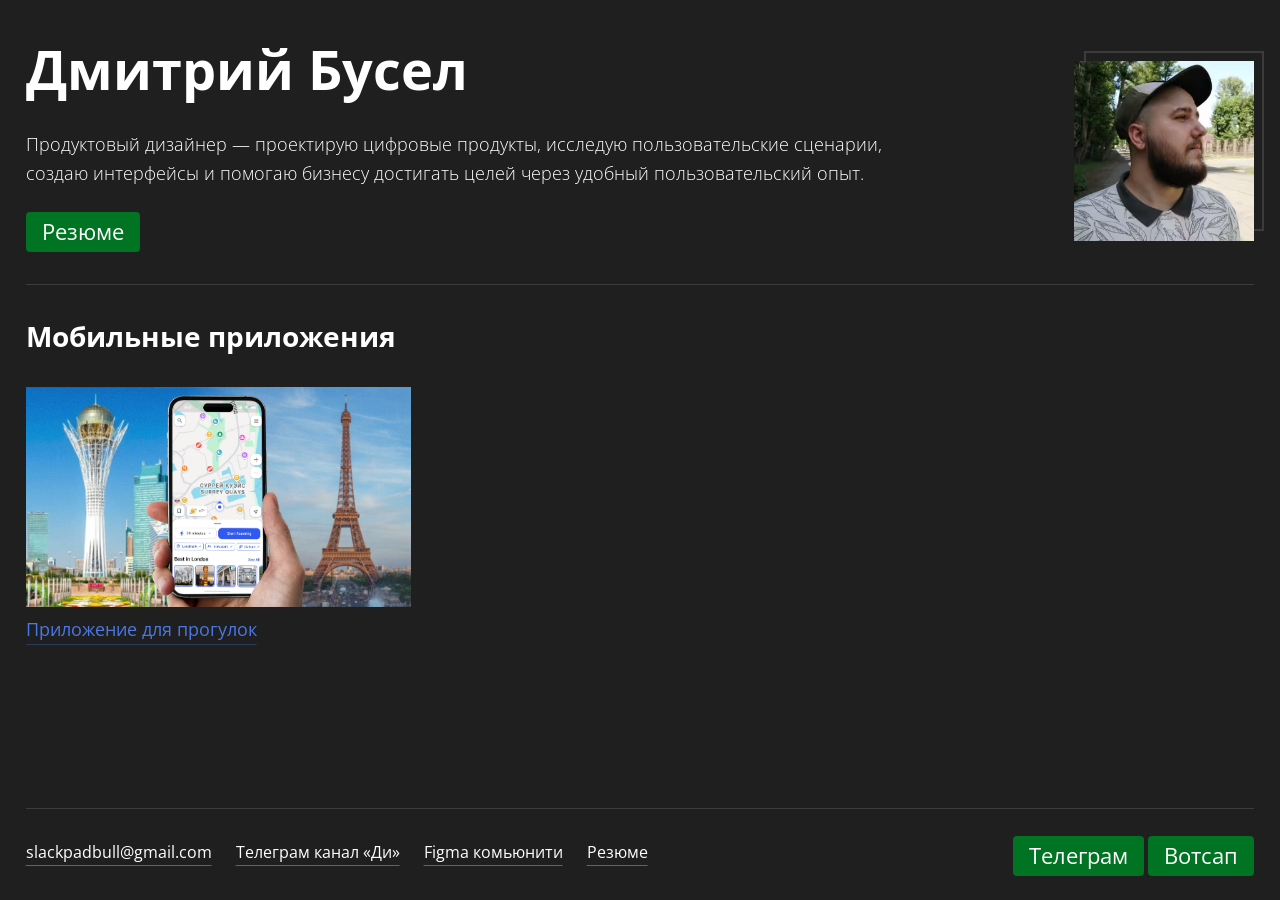
==== index.html @ 781b3945 "update" ====
<!DOCTYPE html>
<html lang="ru">

<head>
  <meta charset="UTF-8">
  <meta name="viewport" content="width=device-width, initial-scale=1.0">

  <title>Дмитрий Бусел, продуктовый дизайнер</title>
  <link rel="icon" href="./assets/images/favicon.ico" type="image/x-icon" />
  <meta name="description"
    content="Портфолио продуктового дизайнера Дмитрия Бусела. Дизайн цифровых продуктов, исследование пользовательских сценариев, создание интерфейсов и&nbsp;помощь бизнесу в&nbsp;достижении целей через удобный пользовательский опыт." />

  <meta name="geo.region" content="KZ-PAV" />
  <meta name="geo.placename" content="Pavlodar" />
  <meta name="geo.position" content="52.2875;76.9674" />
  <meta name="ICBM" content="52.2875, 76.9674" />

  <meta name="robots" content="index, follow">

  <meta property="og:title" content="Продуктовый дизайнер" />
  <meta property="og:description"
    content="Дизайн цифровых продуктов, исследование пользовательских сценариев, создание интерфейсов и&nbsp;помощь бизнесу в&nbsp;достижении целей через удобный пользовательский опыт." />
  <meta property="og:image" content="https://dima.busel.kz/assets/img/preview.jpg" />

  <meta property="og:type" content="website">
  <meta property="og:url" content="https://dima.busel.kz/">
  <link rel="canonical" href="https://dima.busel.kz/">
  <meta property="og:site_name" content="Дмитрий Бусел — портфолио">

  <link rel="preconnect" href="https://fonts.googleapis.com">
  <link rel="preconnect" href="https://fonts.gstatic.com" crossorigin>
  <link href="https://fonts.googleapis.com/css2?family=Open+Sans:ital,wght@0,300..800;1,300..800&display=swap"
    rel="stylesheet">

  <link rel="stylesheet" href="./assets/css/style.css">
</head>

<body>


  <main>

    <div class="hero">

      <div class="about">

        <div class="avatar avatar-mobile">
          <div class="decor"></div>
          <img src="./assets/images/avatar.avif" alt="Фото: Дмитрий Бусел" />
        </div>

        <h1>Дмитрий Бусел</h1>

        <p>Продуктовый дизайнер&nbsp;&mdash; проектирую цифровые продукты, исследую пользовательские сценарии, создаю
          интерфейсы и&nbsp;помогаю бизнесу достигать целей через удобный пользовательский опыт.</p>

        <a href="https://docs.google.com/document/d/1TFCqY5TrbKjgYmMGzJi4ApslbBW3cc6D/edit?usp=sharing&ouid=107057437017257442245&rtpof=true&sd=true"
          target="_blank" class="btn">Резюме</a>
      </div>

      <div class="avatar avatar-desctop">
        <div class="decor"></div>
        <img src="./assets/images/avatar.avif" alt="Фото: Дмитрий Бусел" />
      </div>

    </div>


    <div class="portfolio">
      <section class="portfolio-container">
        <h2>Мобильные приложения</h2>
        <div class="portfolio-cards">

          <a class="card" href="./NoThinkTravel/index.html">
            <div class="card-image">
              <img src="./NoThinkTravel/images/main.avif" alt="">
            </div>

            <p class="card-title">
              Приложение для прогулок
            </p>
          </a>

        </div>

      </section>
    </div>
  </main>

  <footer>
    <a href="mailto:slackpadbull@gmail.com">slackpadbull@gmail.com</a>
    <a href="tg://resolve?domain=didi_designer" target="_blank">Телеграм канал «Ди»</a>
    <a href="https://www.figma.com/@didi_designer" target="_blank">Figma комьюнити</a>
    <a href="https://docs.google.com/document/d/1TFCqY5TrbKjgYmMGzJi4ApslbBW3cc6D/edit?usp=sharing&ouid=107057437017257442245&rtpof=true&sd=true"
      target="_blank">Резюме</a>
    <div class="empty"></div>
  </footer>

  <div class="contact">
    <a href="tg://resolve?domain=Busel_Dmitry" class="btn">Телеграм</a>
    <a href="https://wa.me/77007794467" target="_blank" class="btn">Вотсап</a>
  </div>
</body>

</html>
---- assets/css/style.css ----
:root {
    --bg: #1f1f1f;
    --text: #ffffff;
    --link: #4a77e6;
    --accent: #007423;
    --border: #3c3c3c;
    --radius: 4px;
}
* {
    box-sizing: border-box;
    margin: 0;
}
body {
    font-family: 'Open Sans', Arial, sans-serif;
    background: var(--bg);
    color: var(--text);
    min-height: 100vh;
    display: flex;
    flex-direction: column;
    justify-content:center;
}
main,
footer,
header,
.contact {
    width: 96%;
    margin: 0 auto;
    max-width: 1540px;
}

.contact {
    position:fixed;
    bottom: 24px;
    display: flex;
    justify-content: flex-end;
    gap: 4px;
    left: 0; 
    right: 0;
    margin: 0 auto;
    pointer-events: none;
}

h1 {
    font-size: 54px;
    font-weight: 700;
}
@media (max-width: 800px) {
    h1 {
        font-size: 34px;
    }
}
h2 {
    font-size: 28px;
    font-weight: 700;
}
p {
    font-size: 18px;
    max-width: 840px;
    line-height: 1.6;
    font-weight: 300;
}
a {
    color: var(--link);
    text-decoration: underline;
    text-underline-offset: 40%;
    text-decoration-thickness: 1px;
    text-decoration-color: color-mix(in srgb, var(--link) 30%, transparent);
    transition: 0.2s;
    font-weight: 400;
}
a:hover {
    color: var(--accent);
    text-decoration-color: color-mix(in srgb, var(--accent) 30%, transparent);
}
.btn {
    width: fit-content;
    align-items: center;
    justify-content: center;
    gap: 4px;
    padding: 4px 16px 6px;
    border-radius: var(--radius);
    text-decoration: none;
    color: var(--text);
    font-size: 22px;
    letter-spacing: 3%;
    background-color: var(--accent);
    transition: 0.2s;
    pointer-events:fill;
}
.btn:hover {
    background-color: color-mix(in srgb, var(--accent) 80%, transparent);
    color: var(--text);
}

.avatar {
    margin-top: 24px;
    position: relative;
}

.decor {
    color: var(--border);
    position: absolute;
    z-index: 1;
    border: 2px solid var(--border);
    top: -10px;
    left: 10px;
    width: 180px;
    height: 180px;
}

.avatar img {
    position: relative;
    width: 180px;
    height: 180px;
    background-color: var(--white);
    overflow: hidden; /* обрезаем лишнее */
    z-index: 2;
}

.avatar-mobile {
    display: none;
}

@media (max-width: 800px) {
    .avatar-desctop {
        display: none;
    }
    .avatar-mobile {
        display:block;
    }
}

/* =========================
LOYAUT
============================ */

main {
    display: flex;
    flex-direction: column;
    gap: 32px;
    padding: 32px 0;
    flex: 1;
}

.hero {
    display: flex;
    align-items: center;
    gap: 64px;
    padding-bottom: 32px;
    border-bottom: 1px solid var(--border);
}

.about {
    display: flex;
    flex-direction: column;
    gap: 24px;
    flex-grow: 1;
}

.about p {
    max-width: 900px;
}

.portfolio,
.portfolio-container {
    display: flex;
    flex-direction: column;
    gap: 32px;
}
.portfolio-cards {
    display: flex;
    flex-wrap: wrap;
    gap: 24px 16px;
}

.card {
    display: inline-flex;
    flex-direction: column;
    gap: 8px;
    min-width: 220px;
    cursor: pointer;
}
.card-image {
    height: 220px;
}
.card-image img {
    height: 100%;
    width: auto;
    display: block;
}
.card-title {
    height: 54px;
    width: 0;
    min-width: 100%;
    overflow: hidden;
    font-weight: 400;
}

footer {
    padding: 32px 300px 32px 0;
    display: flex;
    flex-wrap: wrap;
    gap: 16px 24px;
    border-top: 1px solid var(--border);
}
footer a,
.me {
    white-space: nowrap;
    color: #fff;
    text-decoration-color: color-mix(in srgb, var(--text) 30%, transparent);
}
footer .empty {
    height: 27px;
    width: 79px;
}

header {
    display: flex;
    gap: 12px;
    padding: 16px 0;
    border-bottom: 1px solid var(--border);
}

.me {
    display: inline-flex;
    align-items: center;
    text-decoration: none;
    gap: 16px;
}
.me img {
    border-radius: 100%;
}

.project-loyaut {
    display: flex;
    flex-direction: column;
    gap: 16px;
}

.project-loyaut h1 {
    margin-bottom: 12px;
}
.project-loyaut h2 {
    margin-top: 32px;
    margin-bottom: 6px;
}
.project-loyaut img {
    width: 100%;
}

.project-photo {
    display: flex;
    flex-direction: column;
    gap: 8px;
    max-width: 720px;
    margin-bottom: 16px;
}

.project-photo p {
    font-size: 16px;
}

.fill {
    max-width: none;
}

.store {
    display: flex;
    gap: 8px;
}

.store-button {
    width: 135px;
}
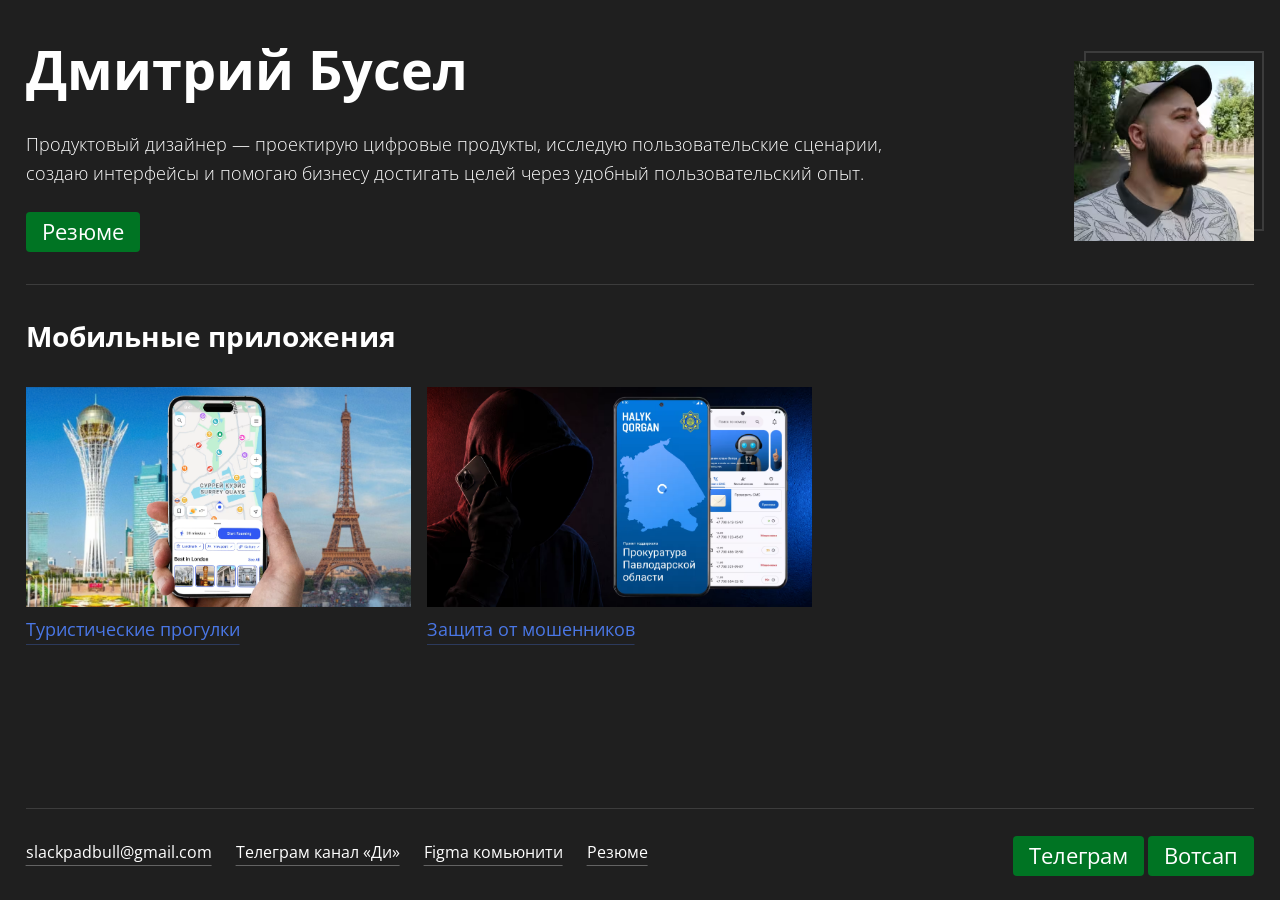
==== commit b325e87c: "update" ====
--- a/index.html
+++ b/index.html
@@ -69,19 +69,31 @@
     <div class="portfolio">
       <section class="portfolio-container">
         <h2>Мобильные приложения</h2>
+
         <div class="portfolio-cards">
 
-          <a class="card" href="./NoThinkTravel/index.html">
+          <a class="card" href="./NoThinkTravel/">
             <div class="card-image">
               <img src="./NoThinkTravel/images/main.avif" alt="">
             </div>
 
             <p class="card-title">
-              Приложение для прогулок
+              Туристические прогулки
+            </p>
+          </a>
+
+          <a class="card" href="./HalykQorgan/">
+            <div class="card-image">
+              <img src="./HalykQorgan/images/main.avif" alt="">
+            </div>
+  
+            <p class="card-title">
+              Защита от&nbsp;мошенников
             </p>
           </a>
 
         </div>
+
 
       </section>
     </div>
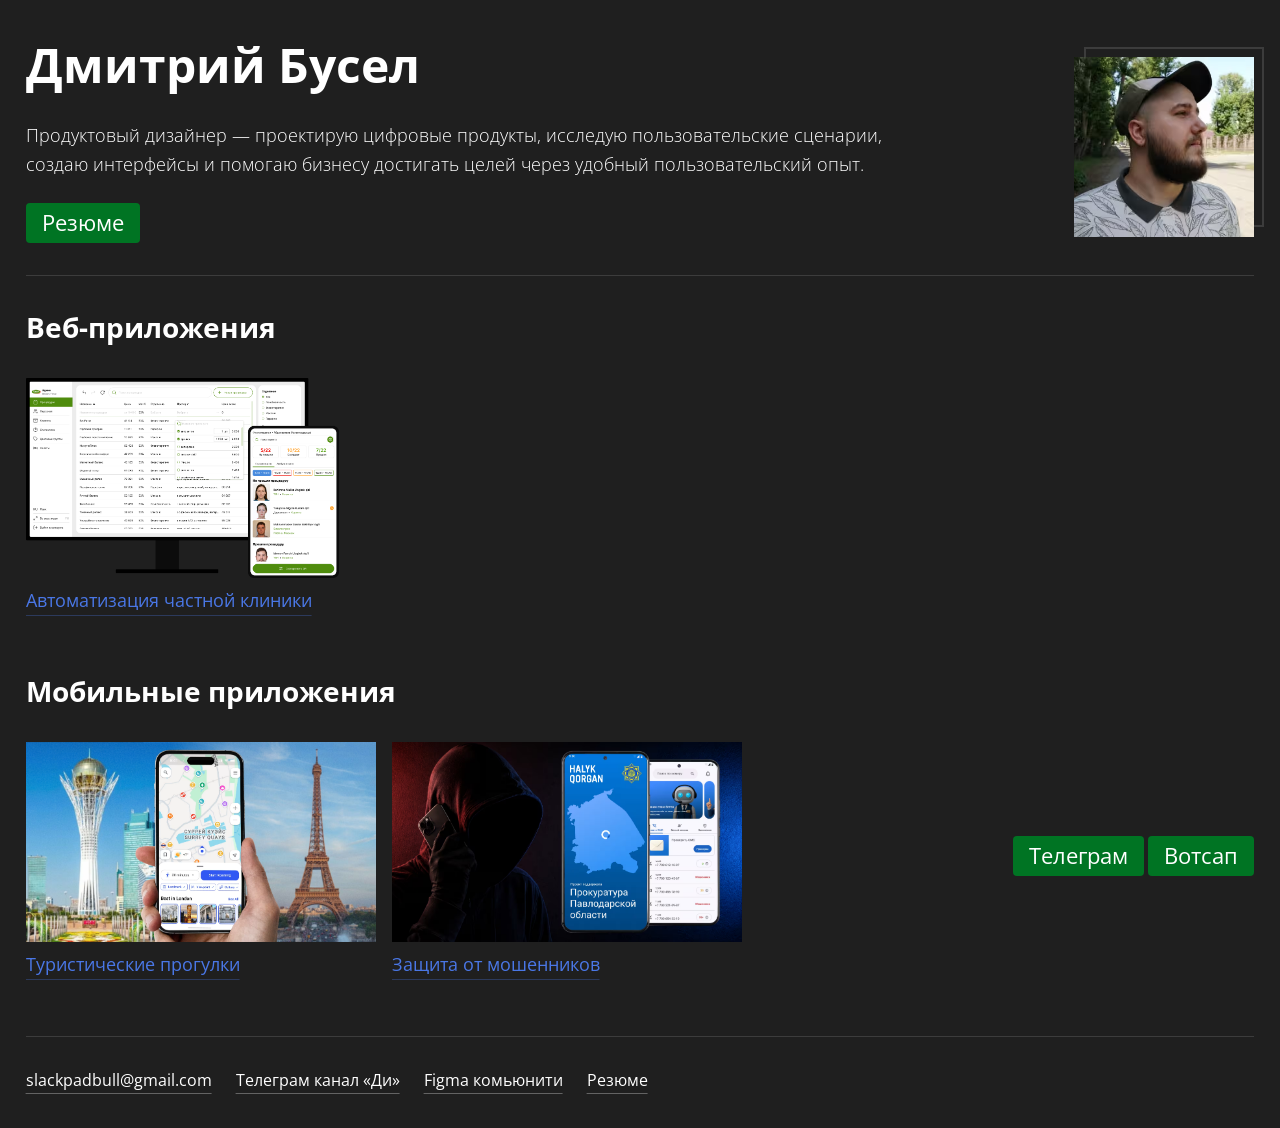
==== commit e0f044ed: "Orzu" ====
--- a/index.html
+++ b/index.html
@@ -68,6 +68,22 @@
 
     <div class="portfolio">
       <section class="portfolio-container">
+        <h2>Веб-приложения</h2>
+
+        <div class="portfolio-cards">
+
+          <a class="card" href="./OrzuMedical/">
+            <div class="card-image">
+              <img src="./OrzuMedical/images/main.png" alt="">
+            </div>
+  
+            <p class="card-title">
+              Автоматизация частной клиники
+            </p>
+          </a>
+
+        </div>
+      <section class="portfolio-container">
         <h2>Мобильные приложения</h2>
 
         <div class="portfolio-cards">
--- a/assets/css/style.css
+++ b/assets/css/style.css
@@ -25,7 +25,7 @@
 .contact {
     width: 96%;
     margin: 0 auto;
-    max-width: 1540px;
+    max-width: 1400px;
 }
 
 .contact {
@@ -41,7 +41,7 @@
 }
 
 h1 {
-    font-size: 54px;
+    font-size: 48px;
     font-weight: 700;
 }
 @media (max-width: 800px) {
@@ -170,18 +170,18 @@
 .portfolio-cards {
     display: flex;
     flex-wrap: wrap;
-    gap: 24px 16px;
+    gap: 16px 16px;
 }
 
 .card {
     display: inline-flex;
     flex-direction: column;
     gap: 8px;
-    min-width: 220px;
+    min-width: 200px;
     cursor: pointer;
 }
 .card-image {
-    height: 220px;
+    height: 200px;
 }
 .card-image img {
     height: 100%;
@@ -248,12 +248,13 @@
     width: 100%;
 }
 
-.project-photo {
+.project-photo,
+.case-video {
     display: flex;
     flex-direction: column;
     gap: 8px;
     max-width: 720px;
-    margin-bottom: 16px;
+    margin-bottom: 32px;
 }
 
 .project-photo p {
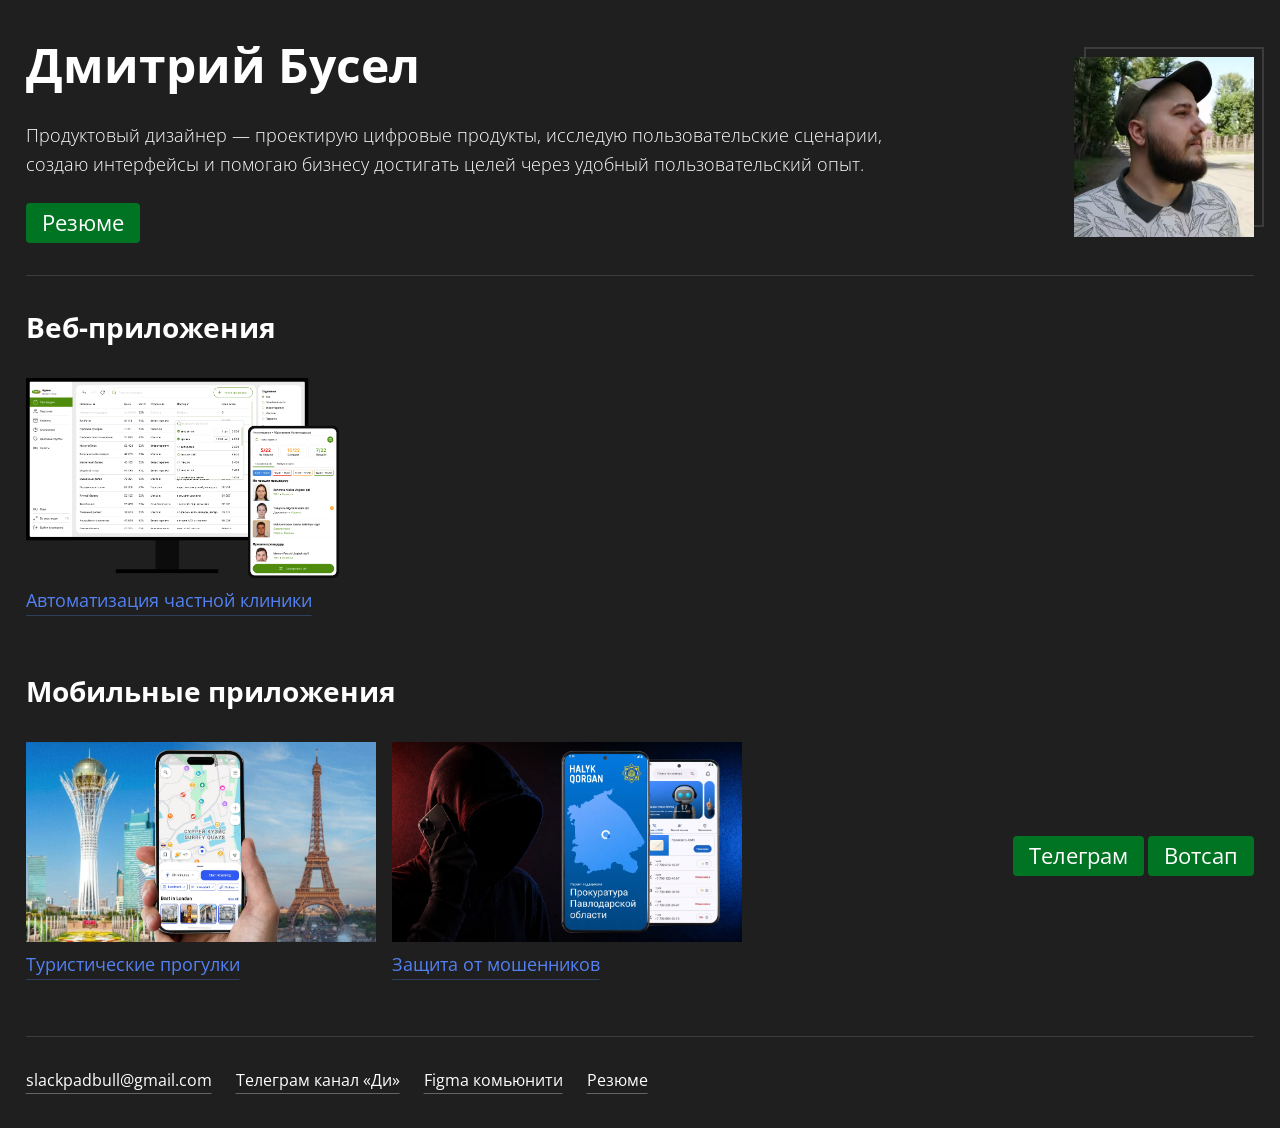
==== commit 079f8fd6: "update" ====
--- a/index.html
+++ b/index.html
@@ -51,8 +51,7 @@
 
         <h1>Дмитрий Бусел</h1>
 
-        <p>Продуктовый дизайнер&nbsp;&mdash; проектирую цифровые продукты, исследую пользовательские сценарии, создаю
-          интерфейсы и&nbsp;помогаю бизнесу достигать целей через удобный пользовательский опыт.</p>
+        <p>Продуктовый дизайнер&nbsp;&mdash; проектирую цифровые продукты, исследую пользовательские сценарии, создаю интерфейсы и&nbsp;помогаю бизнесу достигать целей через удобный пользовательский опыт.</p>
 
         <a href="https://docs.google.com/document/d/1TFCqY5TrbKjgYmMGzJi4ApslbBW3cc6D/edit?usp=sharing&ouid=107057437017257442245&rtpof=true&sd=true"
           target="_blank" class="btn">Резюме</a>
--- a/assets/css/style.css
+++ b/assets/css/style.css
@@ -1,7 +1,7 @@
 :root {
     --bg: #1f1f1f;
     --text: #ffffff;
-    --link: #4a77e6;
+    --link: #5381F3;
     --accent: #007423;
     --border: #3c3c3c;
     --radius: 4px;
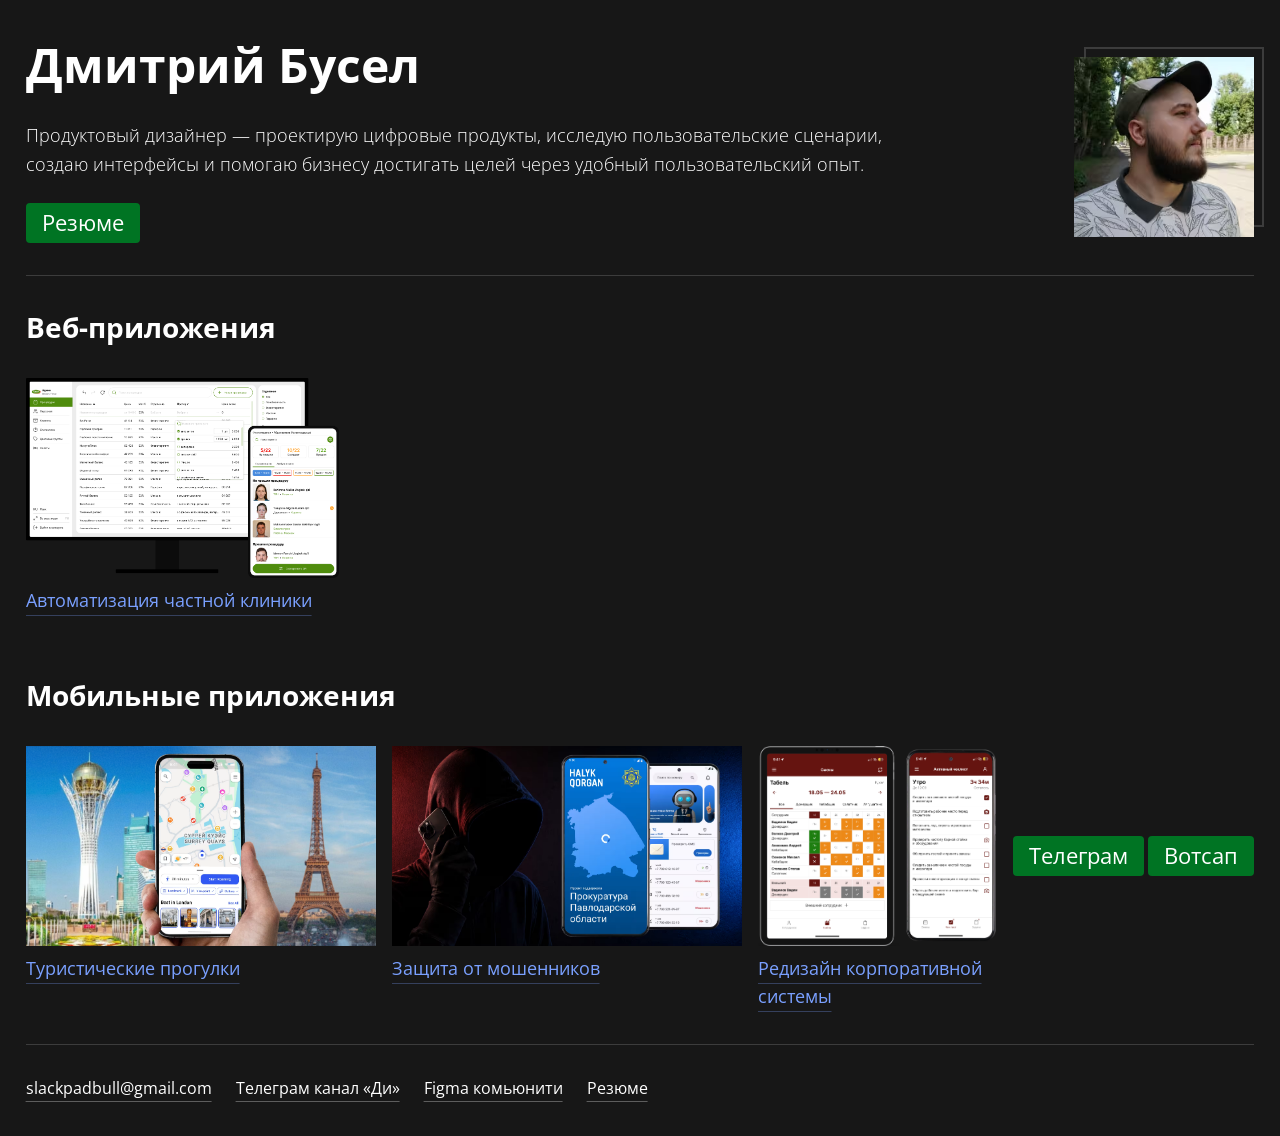
==== commit 1a2e5880: "izmir" ====
--- a/index.html
+++ b/index.html
@@ -107,6 +107,16 @@
             </p>
           </a>
 
+          <a class="card" href="./Izmir/">
+            <div class="card-image">
+              <img src="./Izmir/images/main.png" alt="">
+            </div>
+  
+            <p class="card-title">
+              Редизайн корпоративной системы
+            </p>
+          </a>
+
         </div>
 
 
--- a/assets/css/style.css
+++ b/assets/css/style.css
@@ -1,7 +1,7 @@
 :root {
-    --bg: #1f1f1f;
+    --bg: #171717;
     --text: #ffffff;
-    --link: #5381F3;
+    --link: #7AA0FF;
     --accent: #007423;
     --border: #3c3c3c;
     --radius: 4px;
@@ -189,7 +189,7 @@
     display: block;
 }
 .card-title {
-    height: 54px;
+    height: 58px;
     width: 0;
     min-width: 100%;
     overflow: hidden;
